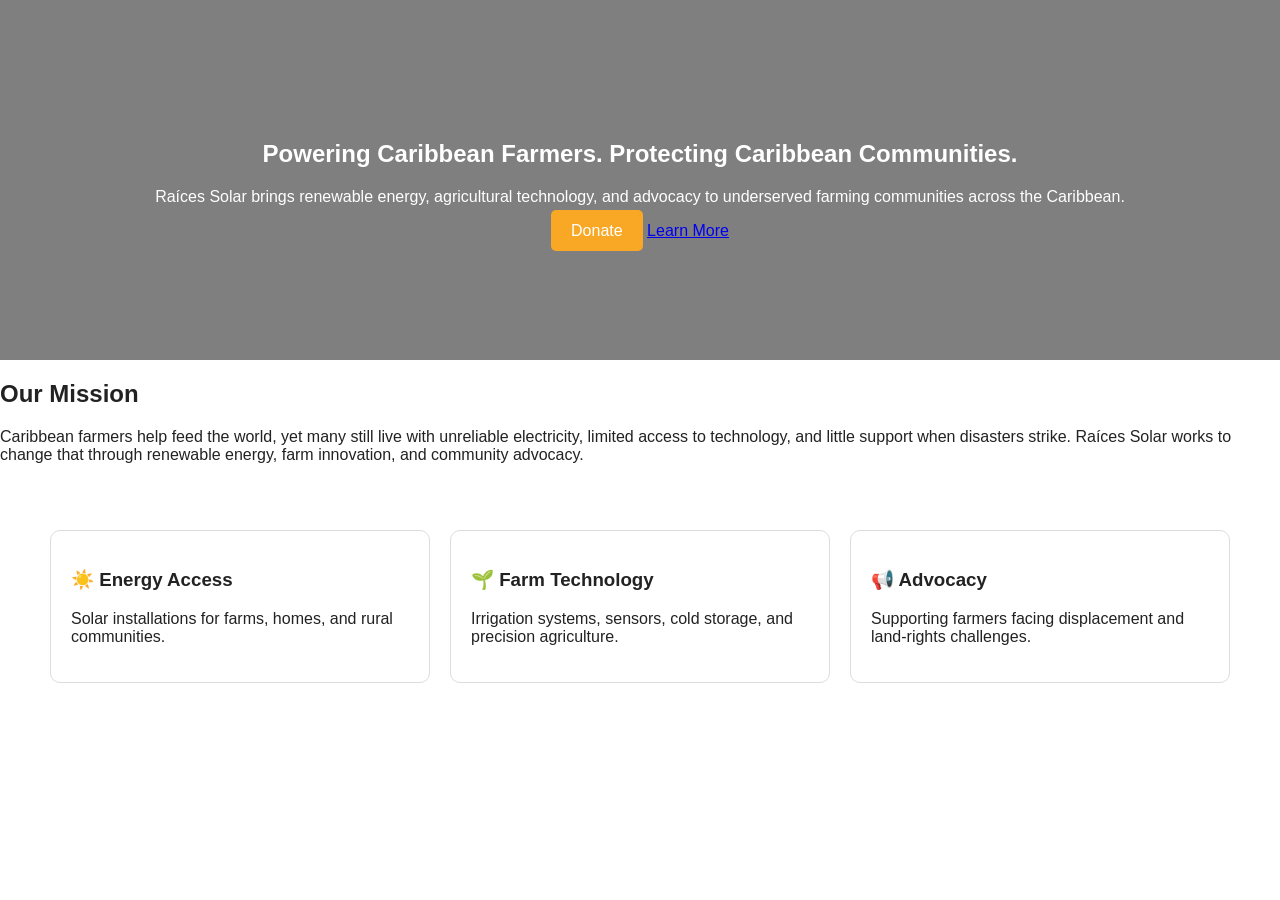
==== index.html @ f2185bbb "Add files via upload" ====
<!DOCTYPE html>
<html lang="en">
<head>
    <meta charset="UTF-8">
    <meta name="viewport" content="width=device-width, initial-scale=1.0">
    <title>Raíces Solar</title>
    <link rel="stylesheet" href="style.css">
</head>
<body>

<section class="hero">
  <h1>Powering Caribbean Farmers. Protecting Caribbean Communities.</h1>
  <p>
    Raíces Solar brings renewable energy, agricultural technology,
    and advocacy to underserved farming communities across the Caribbean.
  </p>

  <a href="donate.html" class="btn">Donate</a>
  <a href="about.html" class="btn-secondary">Learn More</a>
</section>

<section class="mission">
  <h2>Our Mission</h2>

  <p>
    Caribbean farmers help feed the world, yet many still live
    with unreliable electricity, limited access to technology,
    and little support when disasters strike.

    Raíces Solar works to change that through renewable energy,
    farm innovation, and community advocacy.
  </p>
</section>

<section class="pillars">

  <div class="card">
    <h3>☀️ Energy Access</h3>
    <p>Solar installations for farms, homes, and rural communities.</p>
  </div>

  <div class="card">
    <h3>🌱 Farm Technology</h3>
    <p>Irrigation systems, sensors, cold storage, and precision agriculture.</p>
  </div>

  <div class="card">
    <h3>📢 Advocacy</h3>
    <p>Supporting farmers facing displacement and land-rights challenges.</p>
  </div>

</section>


</body>
</html>
---- style.css ----
body {
    margin: 0;
    font-family: Arial, sans-serif;
    background: #ffffff;
    color: #222;
}

.hero {
    background: linear-gradient(
        rgba(0,0,0,.5),
        rgba(0,0,0,.5)
    );
    color: white;
    text-align: center;
    padding: 120px 20px;
}

.btn {
    background: #f9a825;
    color: white;
    padding: 12px 20px;
    text-decoration: none;
    border-radius: 5px;
}

.pillars {
    display: flex;
    gap: 20px;
    padding: 50px;
    flex-wrap: wrap;
}

.card {
    flex: 1;
    min-width: 250px;
    border: 1px solid #ddd;
    padding: 20px;
    border-radius: 10px;
}
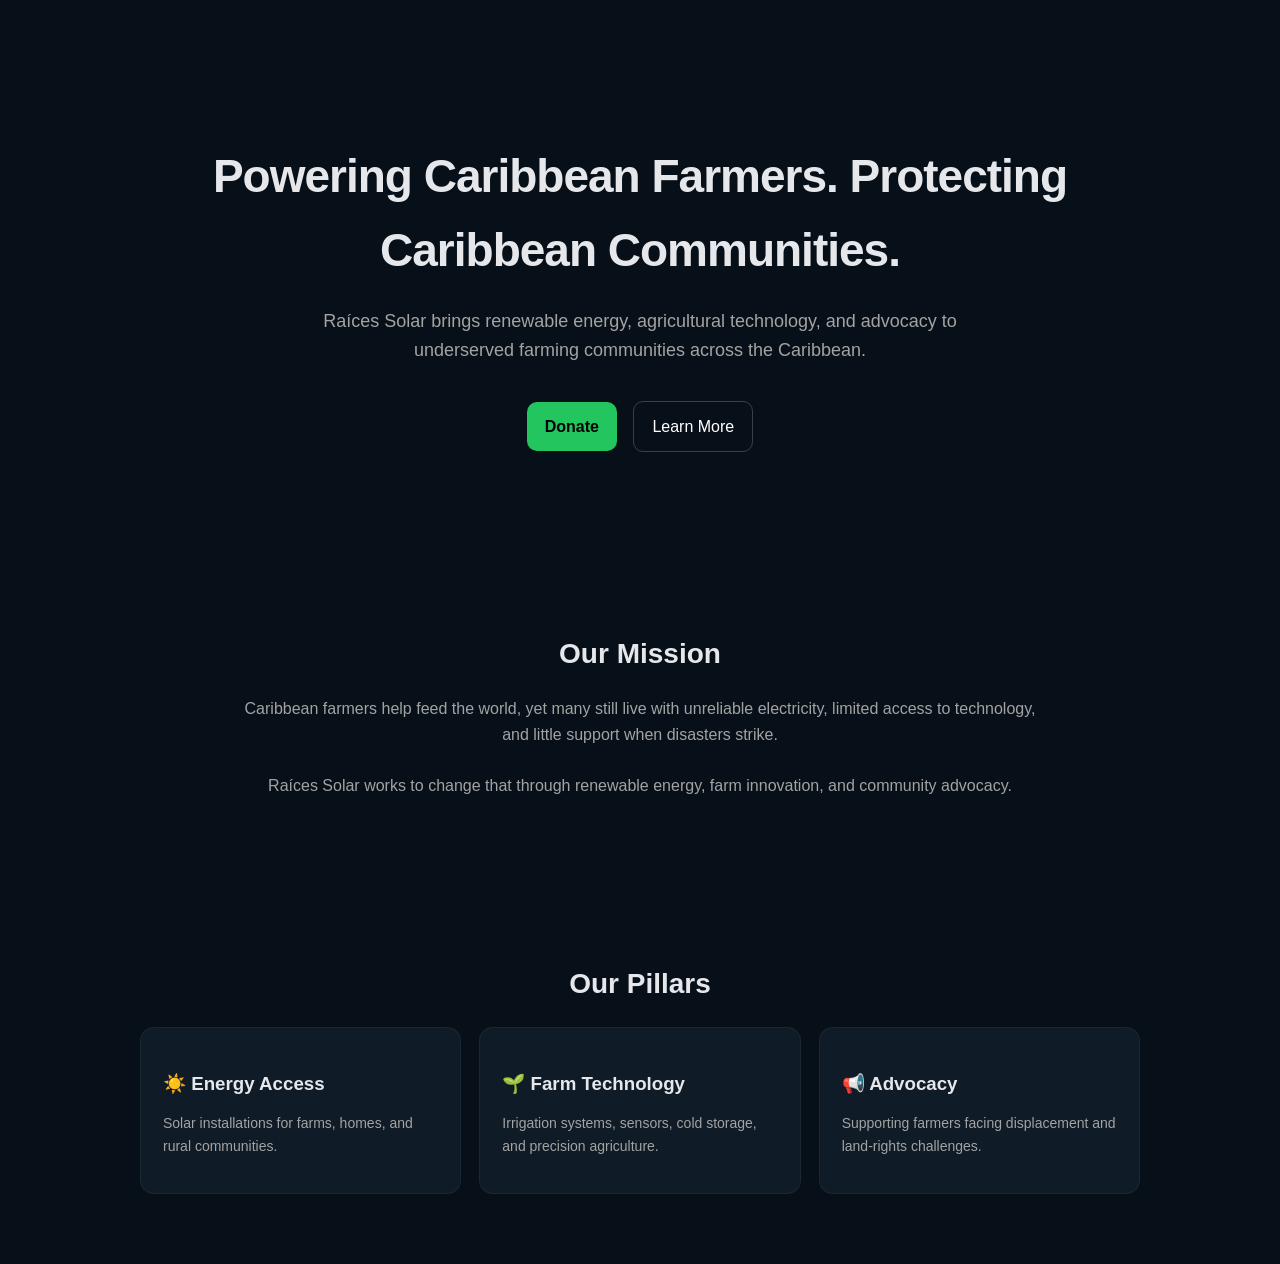
==== commit cd2946bc: "Enhance index.html with styles and content structure Added styles and structured sections for the we" ====
--- a/index.html
+++ b/index.html
@@ -1,11 +1,132 @@
 <!DOCTYPE html>
 <html lang="en">
 <head>
-    <meta charset="UTF-8">
-    <meta name="viewport" content="width=device-width, initial-scale=1.0">
-    <title>Raíces Solar</title>
-    <link rel="stylesheet" href="style.css">
+  <meta charset="UTF-8">
+  <meta name="viewport" content="width=device-width, initial-scale=1.0">
+  <title>Raíces Solar</title>
+
+  <style>
+    :root {
+      --bg: #071018;
+      --card: #0f1b26;
+      --text: #e5e7eb;
+      --muted: #a3a3a3;
+      --accent: #22c55e;
+    }
+
+    body {
+      margin: 0;
+      font-family: Arial, sans-serif;
+      background: var(--bg);
+      color: var(--text);
+      line-height: 1.6;
+    }
+
+    /* HERO */
+    .hero {
+      text-align: center;
+      padding: 140px 20px 80px;
+    }
+
+    .hero h1 {
+      font-size: 46px;
+      max-width: 900px;
+      margin: 0 auto 20px;
+      letter-spacing: -1px;
+    }
+
+    .hero p {
+      max-width: 700px;
+      margin: 0 auto 30px;
+      color: var(--muted);
+      font-size: 18px;
+    }
+
+    /* BUTTONS */
+    .btn {
+      display: inline-block;
+      padding: 12px 18px;
+      background: var(--accent);
+      color: black;
+      font-weight: bold;
+      border-radius: 10px;
+      text-decoration: none;
+      margin: 6px;
+    }
+
+    .btn-secondary {
+      display: inline-block;
+      padding: 12px 18px;
+      border: 1px solid rgba(255,255,255,0.2);
+      color: white;
+      border-radius: 10px;
+      text-decoration: none;
+      margin: 6px;
+    }
+
+    /* SECTIONS */
+    section {
+      padding: 70px 20px;
+      max-width: 1000px;
+      margin: auto;
+    }
+
+    h2 {
+      font-size: 28px;
+      margin-bottom: 20px;
+      text-align: center;
+    }
+
+    .mission p {
+      color: var(--muted);
+      max-width: 800px;
+      margin: auto;
+      text-align: center;
+      font-size: 16px;
+    }
+
+    /* CARDS */
+    .pillars {
+      display: grid;
+      grid-template-columns: repeat(auto-fit, minmax(240px, 1fr));
+      gap: 18px;
+      margin-top: 20px;
+    }
+
+    .card {
+      background: var(--card);
+      padding: 22px;
+      border-radius: 14px;
+      border: 1px solid rgba(255,255,255,0.05);
+      transition: 0.2s;
+    }
+
+    .card:hover {
+      transform: translateY(-4px);
+      border-color: rgba(34,197,94,0.4);
+    }
+
+    .card h3 {
+      margin-bottom: 10px;
+    }
+
+    .card p {
+      color: var(--muted);
+      font-size: 14px;
+    }
+
+    /* SIMPLE FADE */
+    .hero, .mission, .pillars {
+      animation: fade 0.6s ease-out;
+    }
+
+    @keyframes fade {
+      from {opacity: 0; transform: translateY(10px);}
+      to {opacity: 1; transform: translateY(0);}
+    }
+  </style>
 </head>
+
 <body>
 
 <section class="hero">
@@ -26,31 +147,34 @@
     Caribbean farmers help feed the world, yet many still live
     with unreliable electricity, limited access to technology,
     and little support when disasters strike.
-
+    <br><br>
     Raíces Solar works to change that through renewable energy,
     farm innovation, and community advocacy.
   </p>
 </section>
 
-<section class="pillars">
+<section>
+  <h2>Our Pillars</h2>
 
-  <div class="card">
-    <h3>☀️ Energy Access</h3>
-    <p>Solar installations for farms, homes, and rural communities.</p>
+  <div class="pillars">
+
+    <div class="card">
+      <h3>☀️ Energy Access</h3>
+      <p>Solar installations for farms, homes, and rural communities.</p>
+    </div>
+
+    <div class="card">
+      <h3>🌱 Farm Technology</h3>
+      <p>Irrigation systems, sensors, cold storage, and precision agriculture.</p>
+    </div>
+
+    <div class="card">
+      <h3>📢 Advocacy</h3>
+      <p>Supporting farmers facing displacement and land-rights challenges.</p>
+    </div>
+
   </div>
-
-  <div class="card">
-    <h3>🌱 Farm Technology</h3>
-    <p>Irrigation systems, sensors, cold storage, and precision agriculture.</p>
-  </div>
-
-  <div class="card">
-    <h3>📢 Advocacy</h3>
-    <p>Supporting farmers facing displacement and land-rights challenges.</p>
-  </div>
-
 </section>
 
-
 </body>
-</html>+</html>
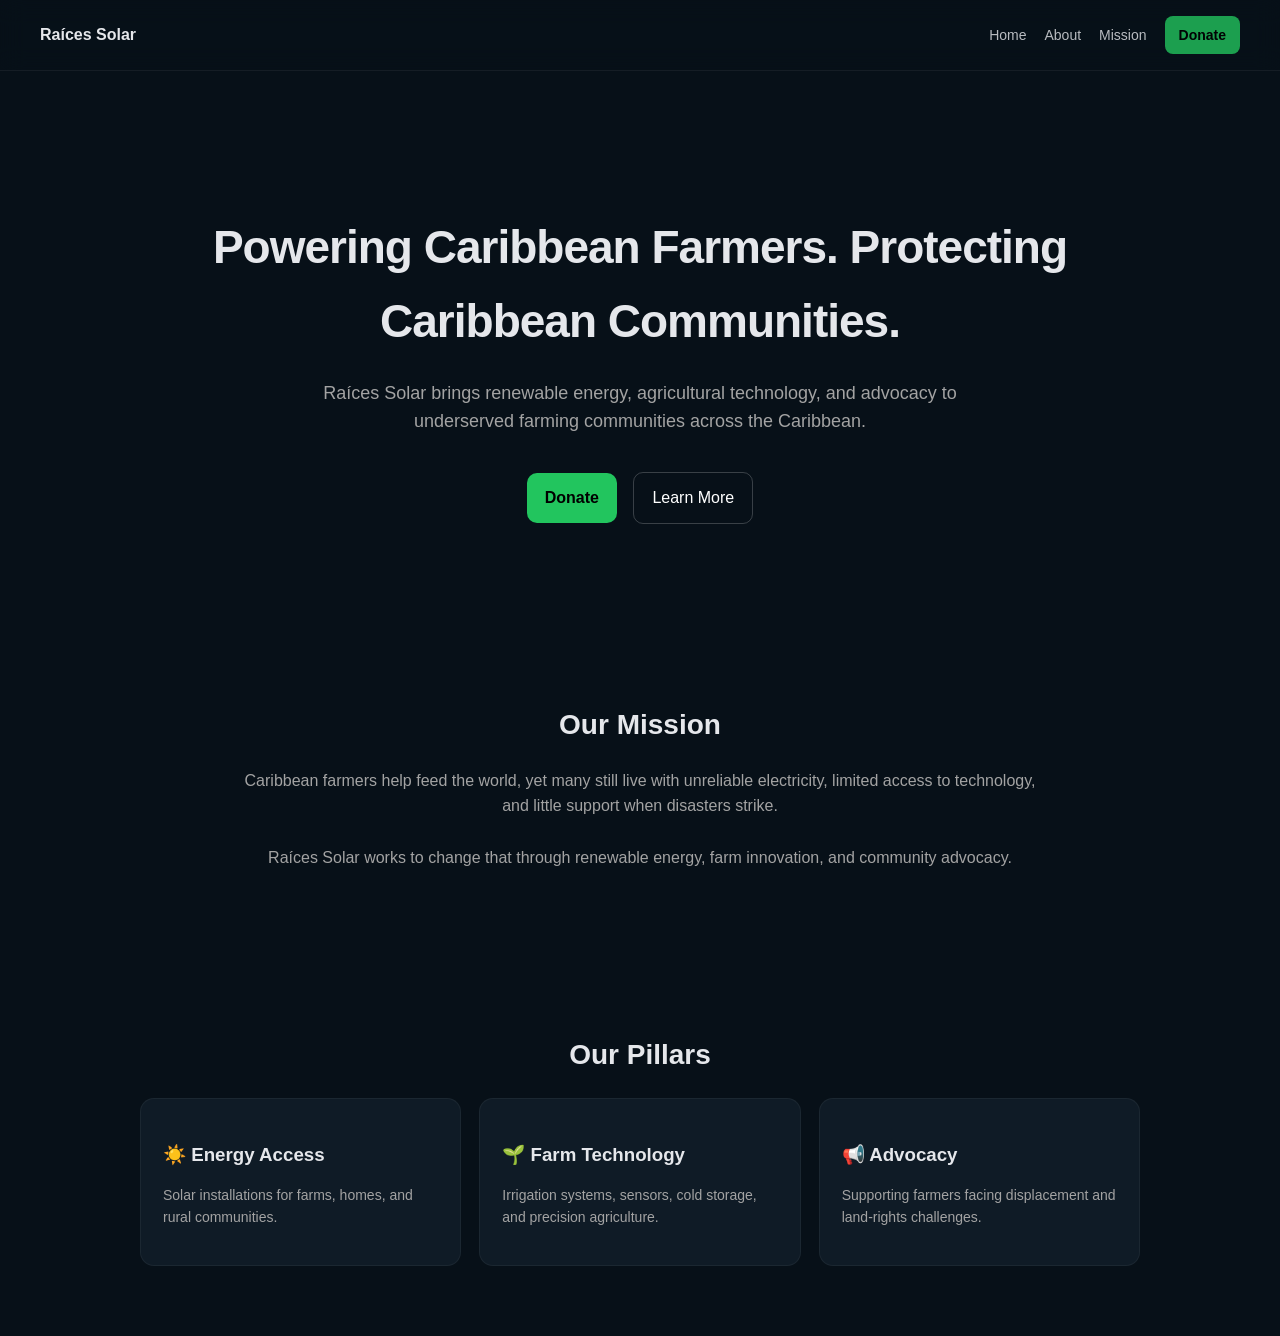
==== commit 0e79b1e9: "Implement sticky navbar with links Added a sticky navbar with logo and navigation links." ====
--- a/index.html
+++ b/index.html
@@ -124,11 +124,68 @@
       from {opacity: 0; transform: translateY(10px);}
       to {opacity: 1; transform: translateY(0);}
     }
+
+    /* NAVBAR */
+.nav {
+  position: sticky;
+  top: 0;
+  z-index: 1000;
+
+  display: flex;
+  justify-content: space-between;
+  align-items: center;
+
+  padding: 16px 40px;
+
+  background: rgba(7, 16, 24, 0.75);
+  backdrop-filter: blur(12px);
+
+  border-bottom: 1px solid rgba(255,255,255,0.06);
+}
+
+.logo {
+  font-weight: bold;
+  font-size: 16px;
+}
+
+.links {
+  display: flex;
+  align-items: center;
+  gap: 18px;
+}
+
+.links a {
+  color: #e5e7eb;
+  text-decoration: none;
+  font-size: 14px;
+  opacity: 0.8;
+}
+
+.links a:hover {
+  opacity: 1;
+}
+
+.nav-btn {
+  padding: 8px 14px;
+  background: #22c55e;
+  color: black !important;
+  border-radius: 8px;
+  font-weight: bold;
+}
   </style>
 </head>
 
 <body>
-
+<nav class="nav">
+  <div class="logo">Raíces Solar</div>
+
+  <div class="links">
+    <a href="index.html">Home</a>
+    <a href="about.html">About</a>
+    <a href="#mission">Mission</a>
+    <a href="donate.html" class="nav-btn">Donate</a>
+  </div>
+</nav>
 <section class="hero">
   <h1>Powering Caribbean Farmers. Protecting Caribbean Communities.</h1>
   <p>
